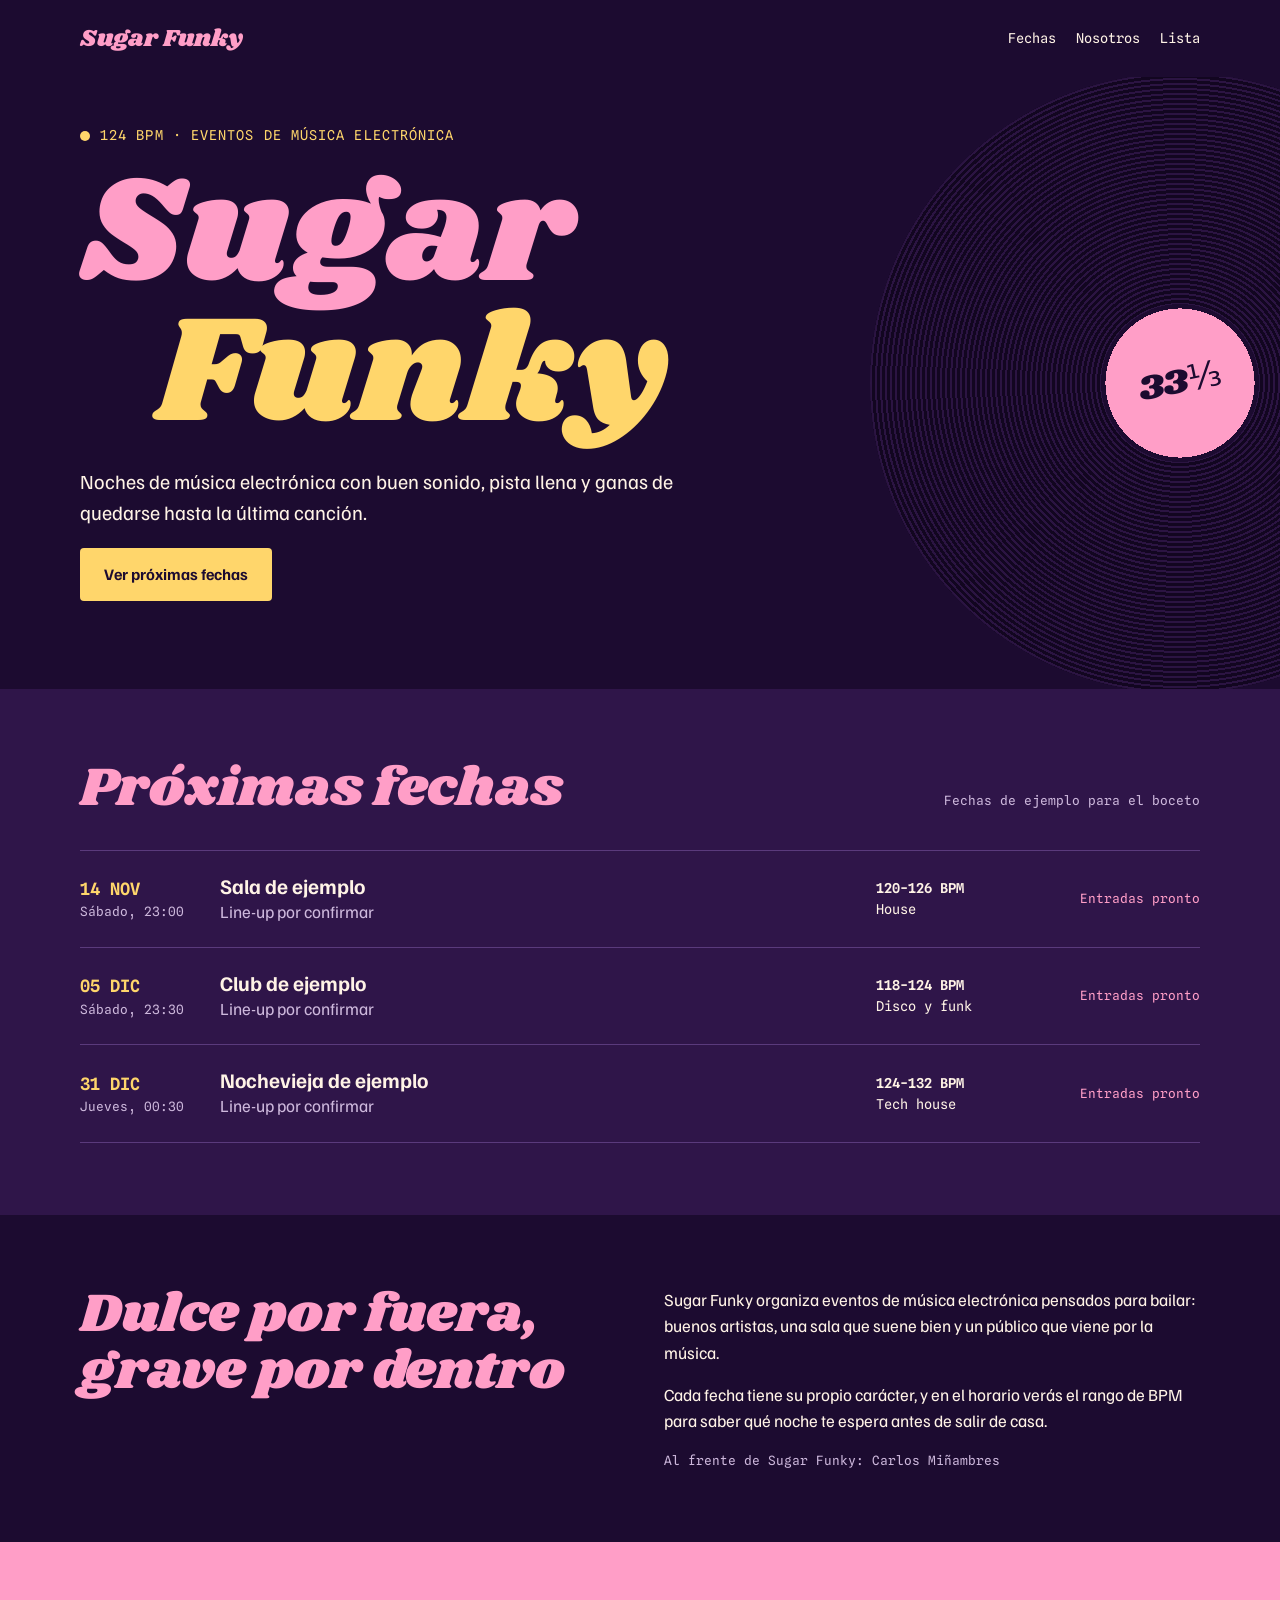
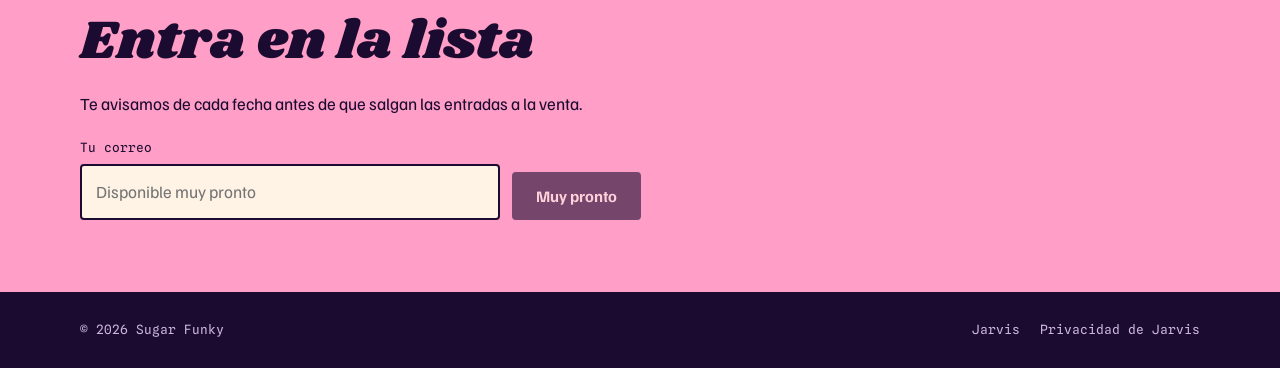
==== index.html @ 279c9ed5 "Primera version de la web de Sugar Funky Incluye portada, pagina de Jarvis y politica de privacidad." ====
<!doctype html>
<html lang="es">
<head>
<meta charset="utf-8">
<meta name="viewport" content="width=device-width, initial-scale=1, viewport-fit=cover">
<title>Sugar Funky</title>
<meta name="description" content="Sugar Funky, eventos de música electrónica.">
<link rel="preconnect" href="https://fonts.googleapis.com">
<link rel="preconnect" href="https://fonts.gstatic.com" crossorigin>
<link rel="stylesheet" href="https://fonts.googleapis.com/css2?family=Familjen+Grotesk:wght@400;600;700&family=Shrikhand&family=Spline+Sans+Mono:wght@400;600&display=swap">
<link rel="stylesheet" href="/style.css">
</head>
<body>
<header class="band">
  <div class="wrap">
    <a class="brand" href="#inicio">Sugar Funky</a>
    <nav aria-label="Principal">
      <a href="#fechas">Fechas</a>
      <a href="#nosotros">Nosotros</a>
      <a href="#lista">Lista</a>
    </nav>
  </div>
</header>

<main id="inicio">
  <div class="hero band">
    <div class="disc" aria-hidden="true"></div>
    <div class="wrap">
      <div class="hero-text">
        <p class="tempo" style="margin:0"><i aria-hidden="true"></i>124 BPM · EVENTOS DE MÚSICA ELECTRÓNICA</p>
        <h1>Sugar <span>Funky</span></h1>
        <p class="lead">Noches de música electrónica con buen sonido, pista llena y ganas de quedarse hasta la última canción.</p>
        <a class="cta" href="#fechas">Ver próximas fechas</a>
      </div>
    </div>
  </div>

  <section class="dates band" id="fechas">
    <div class="wrap">
      <div class="section-head">
        <h2>Próximas fechas</h2>
        <span class="note">Fechas de ejemplo para el boceto</span>
      </div>
      <ul class="schedule">
        <li>
          <div class="day">14 NOV<small>Sábado, 23:00</small></div>
          <div class="event"><strong>Sala de ejemplo</strong><span>Line-up por confirmar</span></div>
          <div class="bpm"><b>120-126 BPM</b>House</div>
          <div class="status">Entradas pronto</div>
        </li>
        <li>
          <div class="day">05 DIC<small>Sábado, 23:30</small></div>
          <div class="event"><strong>Club de ejemplo</strong><span>Line-up por confirmar</span></div>
          <div class="bpm"><b>118-124 BPM</b>Disco y funk</div>
          <div class="status">Entradas pronto</div>
        </li>
        <li>
          <div class="day">31 DIC<small>Jueves, 00:30</small></div>
          <div class="event"><strong>Nochevieja de ejemplo</strong><span>Line-up por confirmar</span></div>
          <div class="bpm"><b>124-132 BPM</b>Tech house</div>
          <div class="status">Entradas pronto</div>
        </li>
      </ul>
    </div>
  </section>

  <section class="about band" id="nosotros">
    <div class="wrap">
      <h2>Dulce por fuera, grave por dentro</h2>
      <div class="about-copy">
        <p>Sugar Funky organiza eventos de música electrónica pensados para bailar: buenos artistas, una sala que suene bien y un público que viene por la música.</p>
        <p>Cada fecha tiene su propio carácter, y en el horario verás el rango de BPM para saber qué noche te espera antes de salir de casa.</p>
        <p class="note">Al frente de Sugar Funky: Carlos Miñambres</p>
      </div>
    </div>
  </section>

  <section class="signup band" id="lista">
    <div class="wrap">
      <h2>Entra en la lista</h2>
      <p>Te avisamos de cada fecha antes de que salgan las entradas a la venta.</p>
      <form id="signup-form" aria-disabled="true">
        <div class="field">
          <label for="signup-email">Tu correo</label>
          <input id="signup-email" type="email" disabled placeholder="Disponible muy pronto">
        </div>
        <button class="cta" type="button" disabled>Muy pronto</button>
      </form>
    </div>
  </section>
</main>
<footer class="band">
  <div class="wrap">
    <span>© 2026 Sugar Funky</span>
    <span class="foot-links"><a href="/jarvis/">Jarvis</a><a href="/privacidad/">Privacidad de Jarvis</a></span>
  </div>
</footer>
</body>
</html>
---- style.css ----
body { margin: 0; } img { max-width: 100%; }
  /* Layout: un disco girando a 33 rpm asoma por la derecha; las fechas se leen como un horario de cabina. */
  :root {
    --ink: #1c0b30;
    --plum: #2f1549;
    --line: #5a3a7c;
    --sugar: #ff9ec7;
    --butter: #ffd66b;
    --cream: #fff3e6;
    --muted: #cdb8dc;
    --display: "Shrikhand", "Georgia", serif;
    --body: "Familjen Grotesk", "Segoe UI", sans-serif;
    --mono: "Spline Sans Mono", "Consolas", monospace;
    --gutter-l: max(16px, env(safe-area-inset-left, 0px));
    --gutter-r: max(16px, env(safe-area-inset-right, 0px));
    color-scheme: dark;
  }
  * { box-sizing: border-box; }
  body {
    background: var(--ink);
    color: var(--cream);
    font-family: var(--body);
    font-size: 17px;
    line-height: 1.55;
    overflow-x: clip;
  }
  a { color: inherit; }
  a:focus-visible, button:focus-visible, input:focus-visible {
    outline: 3px solid var(--butter);
    outline-offset: 2px;
  }
  .band { padding-left: var(--gutter-l); padding-right: var(--gutter-r); }
  .wrap { max-width: 1120px; margin-inline: auto; }

  header .wrap {
    display: flex; justify-content: space-between; align-items: center;
    gap: 16px; flex-wrap: wrap; padding-block: 20px;
  }
  .brand { font-family: var(--display); font-size: 1.5rem; color: var(--sugar); text-decoration: none; }
  nav { display: flex; gap: 20px; font-family: var(--mono); font-size: 0.85rem; }
  nav a { text-decoration: none; }
  nav a:hover { color: var(--butter); }

  .hero { position: relative; overflow: hidden; }
  .hero .wrap { position: relative; padding-block: 48px 88px; }
  .hero-text { position: relative; z-index: 1; max-width: 680px; display: grid; gap: 20px; }
  .tempo {
    display: inline-flex; align-items: center; gap: 10px; width: fit-content;
    font-family: var(--mono); font-size: 0.85rem; letter-spacing: 0.08em; color: var(--butter);
  }
  .tempo i {
    width: 10px; height: 10px; border-radius: 50%; background: var(--butter);
    animation: beat 0.4839s ease-out infinite;
  }
  h1 {
    margin: 0; font-family: var(--display); font-weight: 400;
    font-size: clamp(4rem, 15vw, 9.5rem); line-height: 0.92; color: var(--sugar);
    text-wrap: balance;
  }
  h1 span { display: block; color: var(--butter); margin-left: 0.5em; }
  .lead { margin: 0; font-size: 1.25rem; max-width: 30em; }
  .cta {
    display: inline-block; width: fit-content; padding: 14px 24px;
    background: var(--butter); color: var(--ink); font-weight: 700; text-decoration: none;
    border: 0; border-radius: 4px; font-family: var(--body); font-size: 1rem; cursor: pointer;
  }
  .cta:hover { background: var(--sugar); }

  .disc {
    position: absolute; top: 50%; right: -210px; width: 620px; height: 620px;
    max-width: none; margin-top: -310px; border-radius: 50%;
    background:
      radial-gradient(circle, var(--sugar) 0 17%, var(--ink) 17% 18%, transparent 18%),
      repeating-radial-gradient(circle, #120620 0 3px, #2b1442 3px 5px);
    animation: spin 1.8s linear infinite;
  }
  .disc::after {
    content: "33⅓"; position: absolute; top: 50%; left: 50%;
    transform: translate(-50%, -50%) rotate(-12deg);
    font-family: var(--display); font-size: 2.2rem; color: var(--ink);
  }

  section { padding-block: 72px; }
  .dates { background: var(--plum); }
  .section-head { display: flex; justify-content: space-between; align-items: baseline; gap: 16px; flex-wrap: wrap; }
  h2 { margin: 0; font-family: var(--display); font-weight: 400; font-size: clamp(2.2rem, 6vw, 3.4rem); line-height: 1.05; color: var(--sugar); text-wrap: balance; }
  .note { font-family: var(--mono); font-size: 0.8rem; color: var(--muted); }

  .schedule { list-style: none; margin: 32px 0 0; padding: 0; }
  .schedule li {
    display: grid; grid-template-columns: 7.5rem minmax(0, 1fr) 10rem 9rem;
    gap: 20px; align-items: center; padding-block: 22px; border-top: 1px solid var(--line);
  }
  .schedule li:last-child { border-bottom: 1px solid var(--line); }
  .day { font-family: var(--mono); font-weight: 600; color: var(--butter); font-variant-numeric: tabular-nums; }
  .day small { display: block; font-weight: 400; color: var(--muted); font-size: 0.8rem; }
  .event { min-width: 0; }
  .event strong { display: block; font-size: 1.3rem; line-height: 1.25; }
  .event span { color: var(--muted); }
  .bpm { font-family: var(--mono); font-size: 0.85rem; font-variant-numeric: tabular-nums; }
  .bpm b { display: block; font-weight: 600; }
  .status { font-family: var(--mono); font-size: 0.8rem; color: var(--sugar); text-align: right; }

  .about .wrap { display: grid; grid-template-columns: minmax(0, 1fr) minmax(0, 1fr); gap: 48px; align-items: start; }
  .about p { margin: 0; max-width: 34em; }
  .about-copy { display: grid; gap: 16px; }

  .signup { background: var(--sugar); color: var(--ink); }
  .signup h2 { color: var(--ink); }
  .signup .wrap { display: grid; gap: 20px; }
  .signup p { margin: 0; max-width: 34em; }
  form { display: flex; gap: 12px; flex-wrap: wrap; align-items: end; }
  .field { display: grid; gap: 6px; flex: 1 1 260px; max-width: 420px; min-width: 0; }
  label { font-family: var(--mono); font-size: 0.8rem; }
  input {
    width: 100%; padding: 13px 14px; font: inherit; color: var(--ink);
    background: var(--cream); border: 2px solid var(--ink); border-radius: 4px;
  }
  .signup .cta { background: var(--ink); color: var(--cream); }
  .signup .cta:hover { background: var(--plum); }
  #signup-msg { font-weight: 700; min-height: 1.5em; }

  footer .wrap {
    display: flex; justify-content: space-between; gap: 16px; flex-wrap: wrap;
    padding-block: 28px; font-family: var(--mono); font-size: 0.8rem; color: var(--muted);
  }

  @keyframes spin { to { transform: rotate(360deg); } }
  @keyframes beat { from { transform: scale(1.5); opacity: 1; } to { transform: scale(0.8); opacity: 0.5; } }
  @media (prefers-reduced-motion: reduce) {
    .disc, .tempo i { animation: none; }
  }
  @media (max-width: 820px) {
    .disc { width: 440px; height: 440px; right: -260px; margin-top: -220px; opacity: 0.55; }
    .schedule li { grid-template-columns: minmax(0, 1fr); gap: 6px; }
    .status { text-align: left; }
    .about .wrap { grid-template-columns: minmax(0, 1fr); gap: 20px; }
  }
  .cta:disabled { opacity: 0.6; cursor: not-allowed; }
  .legal { padding-block: 40px 72px; }
  .legal .wrap { max-width: 720px; display: grid; gap: 16px; }
  .legal h1 { font-size: clamp(2.6rem, 9vw, 4rem); line-height: 1.05; }
  .legal h2 { font-size: 1.7rem; margin-top: 16px; }
  .legal p, .legal ul { margin: 0; }
  .legal li { margin-block: 6px; }
  footer a { text-decoration: none; }
  footer a:hover { color: var(--butter); }
  .foot-links { display: flex; gap: 20px; flex-wrap: wrap; }
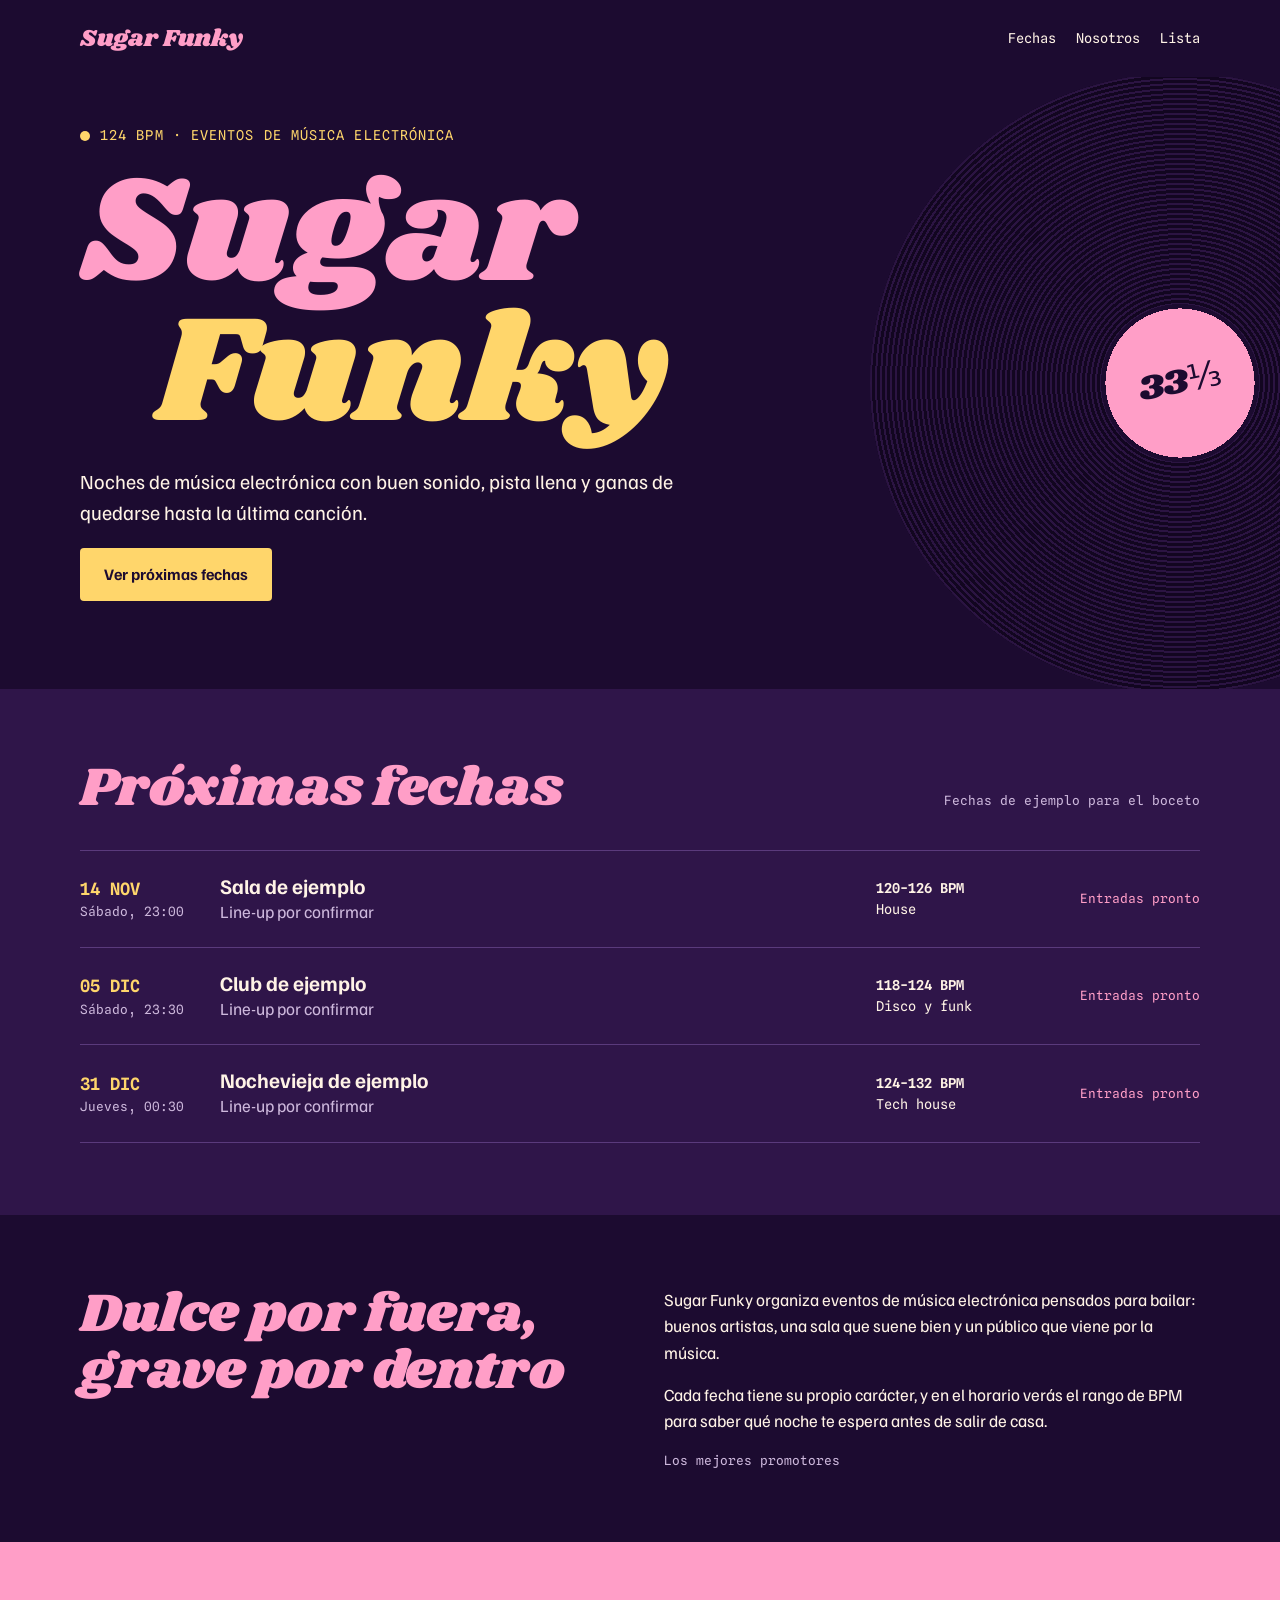
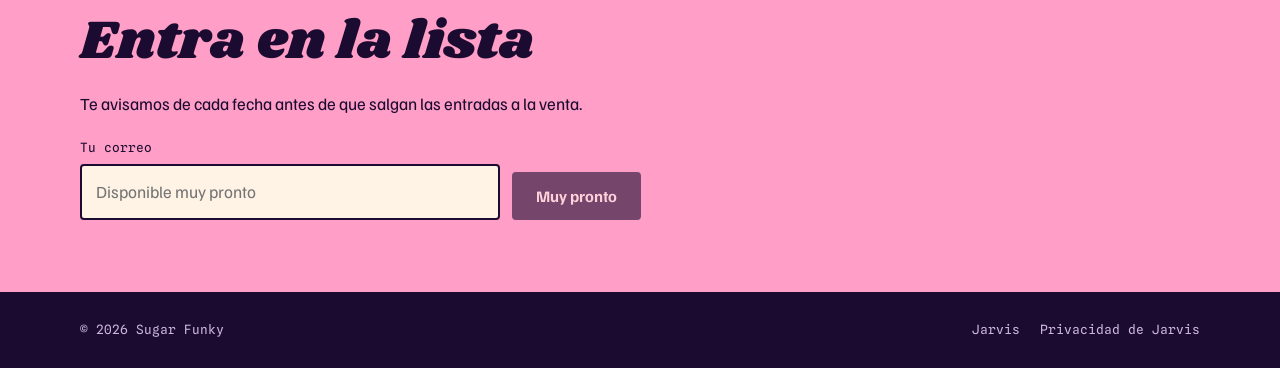
==== commit 75fe6aa6: "Cambia el texto de la seccion Nosotros Co-Authored-By: Claude Opus 5.5 <noreply@anthropic.com>" ====
--- a/index.html
+++ b/index.html
@@ -70,7 +70,7 @@
       <div class="about-copy">
         <p>Sugar Funky organiza eventos de música electrónica pensados para bailar: buenos artistas, una sala que suene bien y un público que viene por la música.</p>
         <p>Cada fecha tiene su propio carácter, y en el horario verás el rango de BPM para saber qué noche te espera antes de salir de casa.</p>
-        <p class="note">Al frente de Sugar Funky: Carlos Miñambres</p>
+        <p class="note">Los mejores promotores</p>
       </div>
     </div>
   </section>
